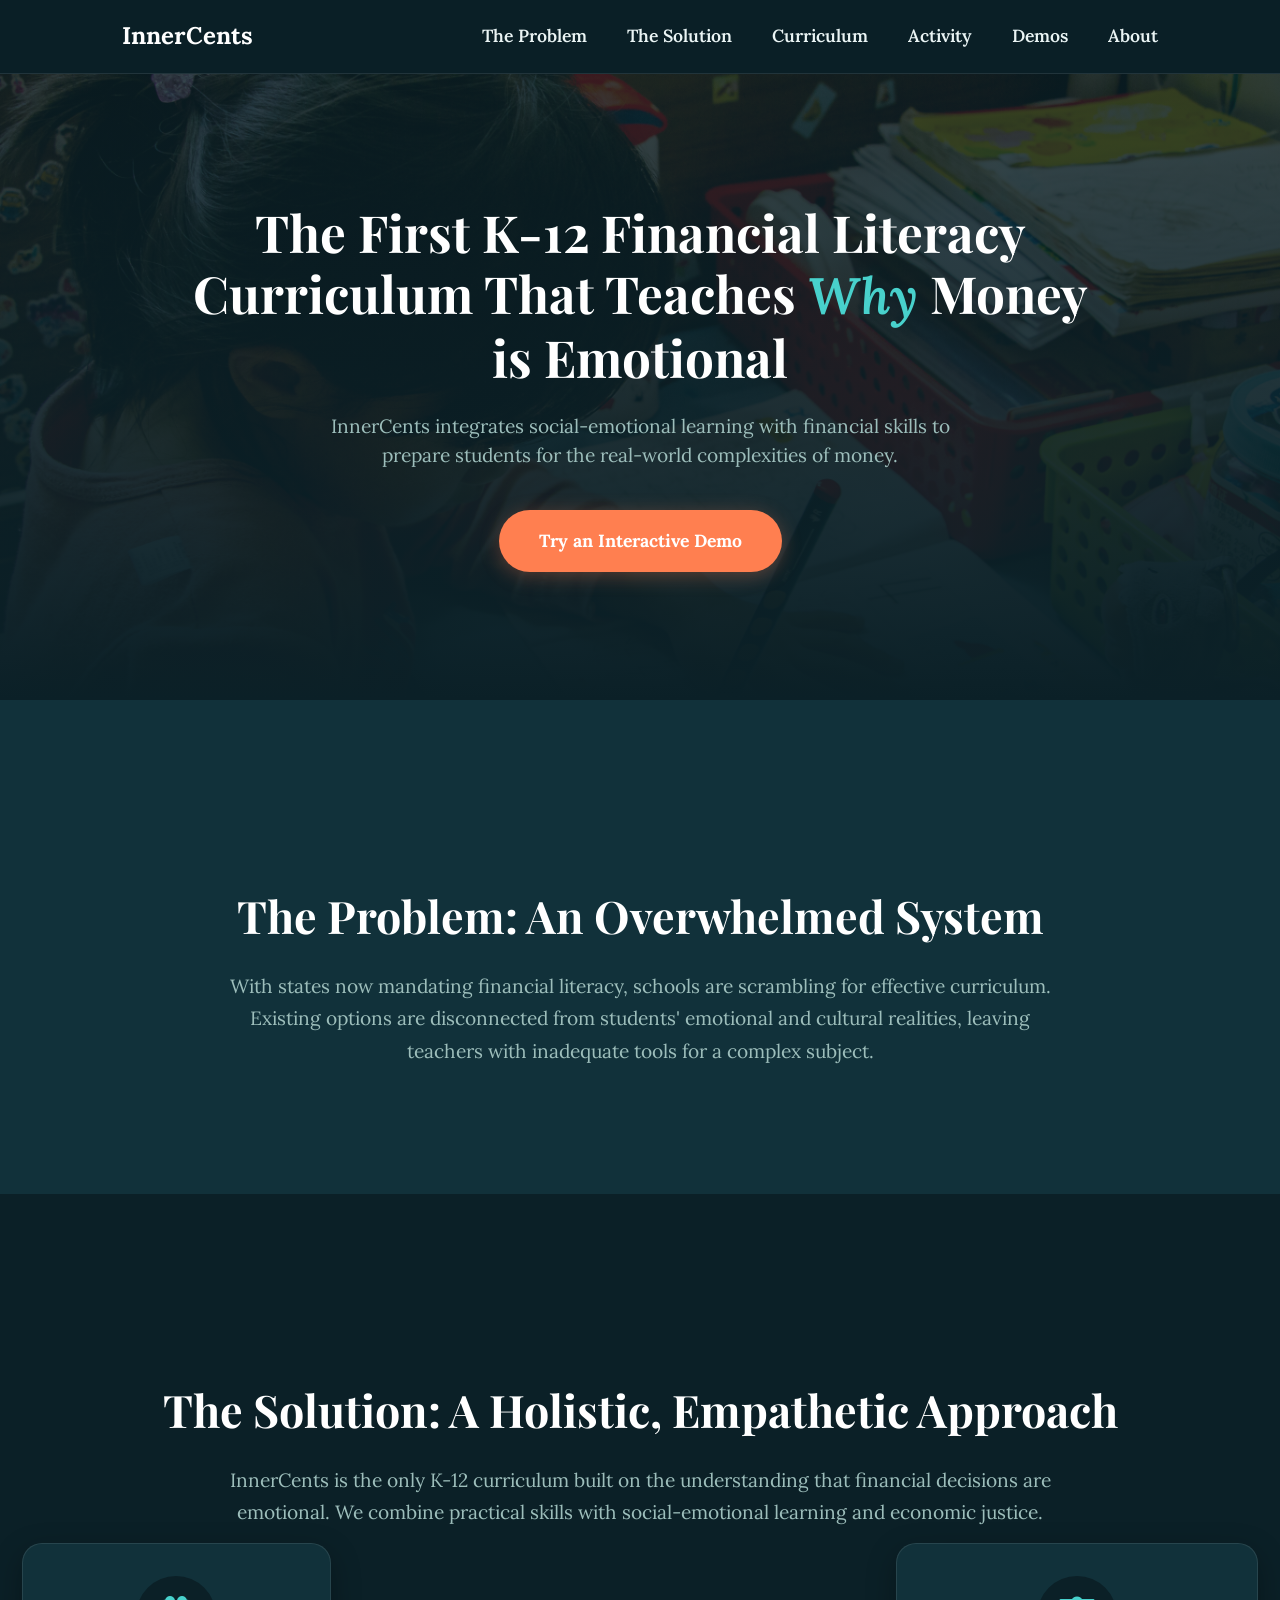
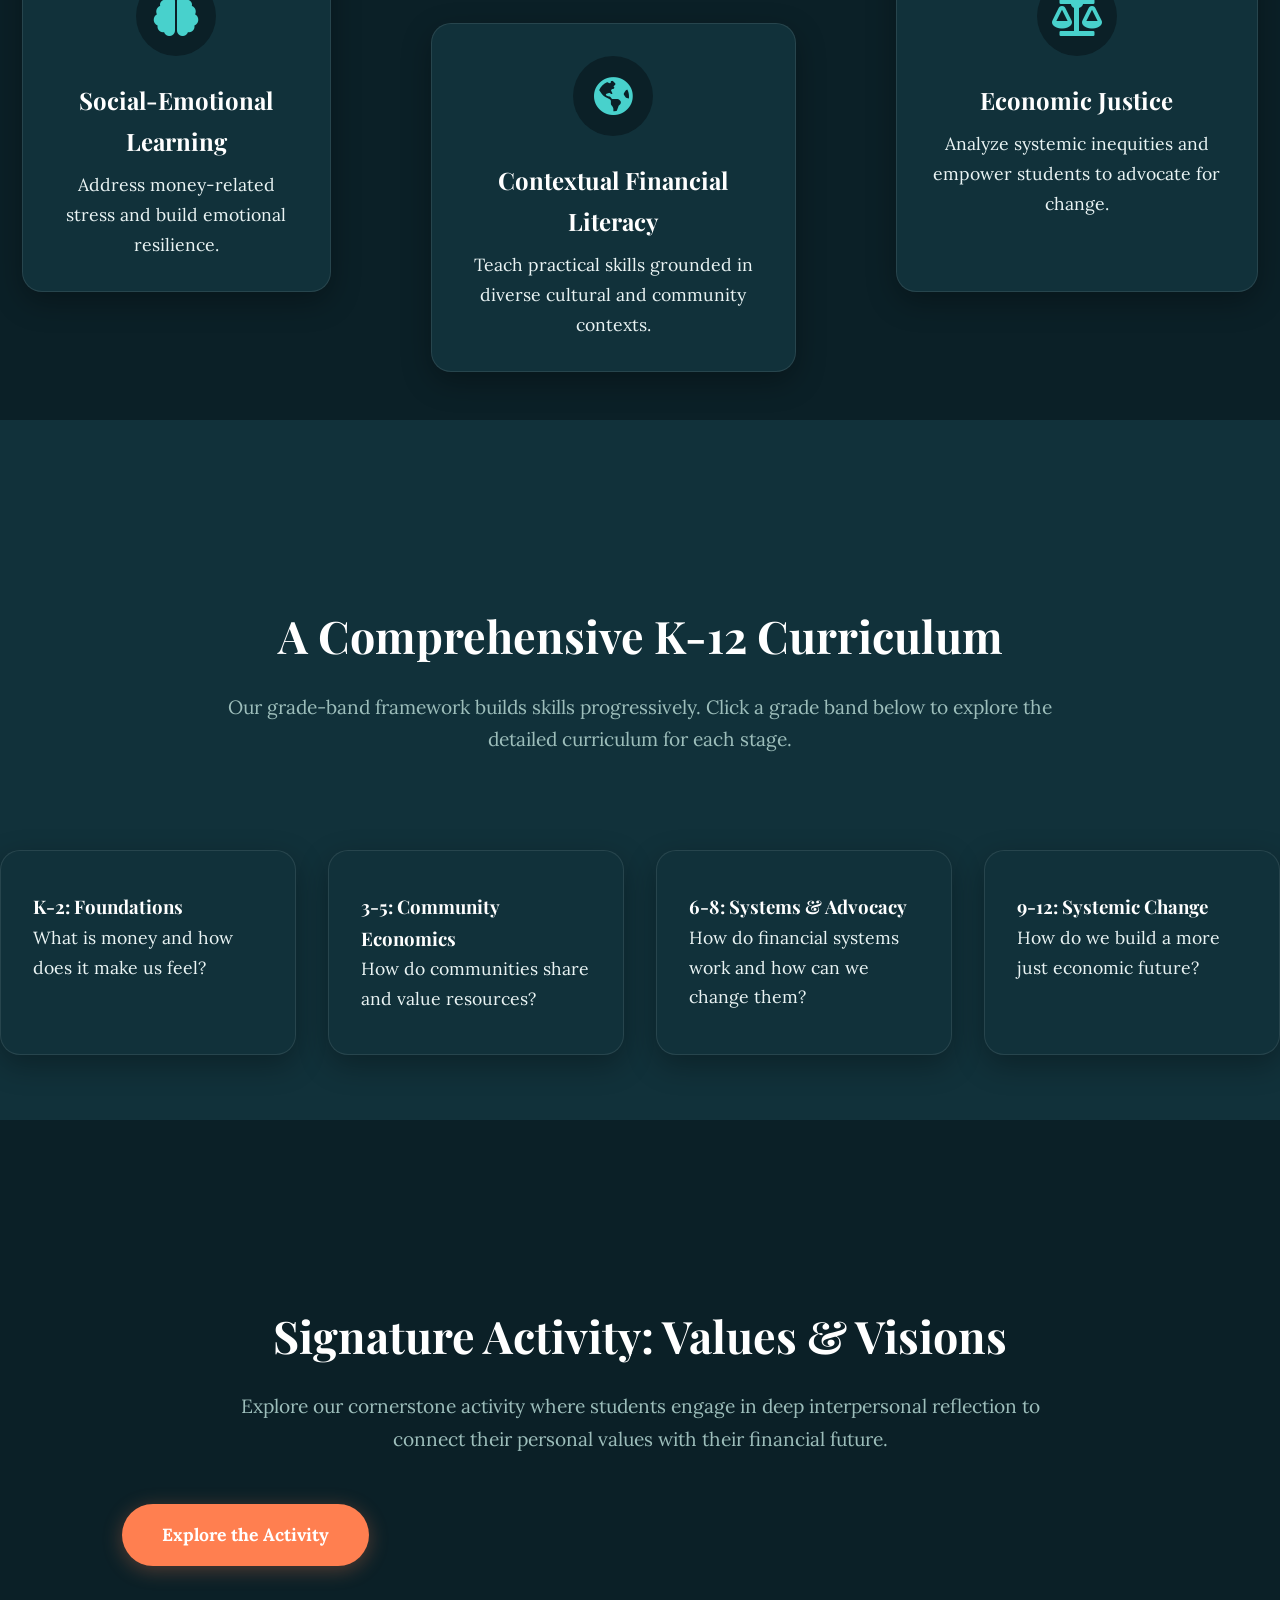
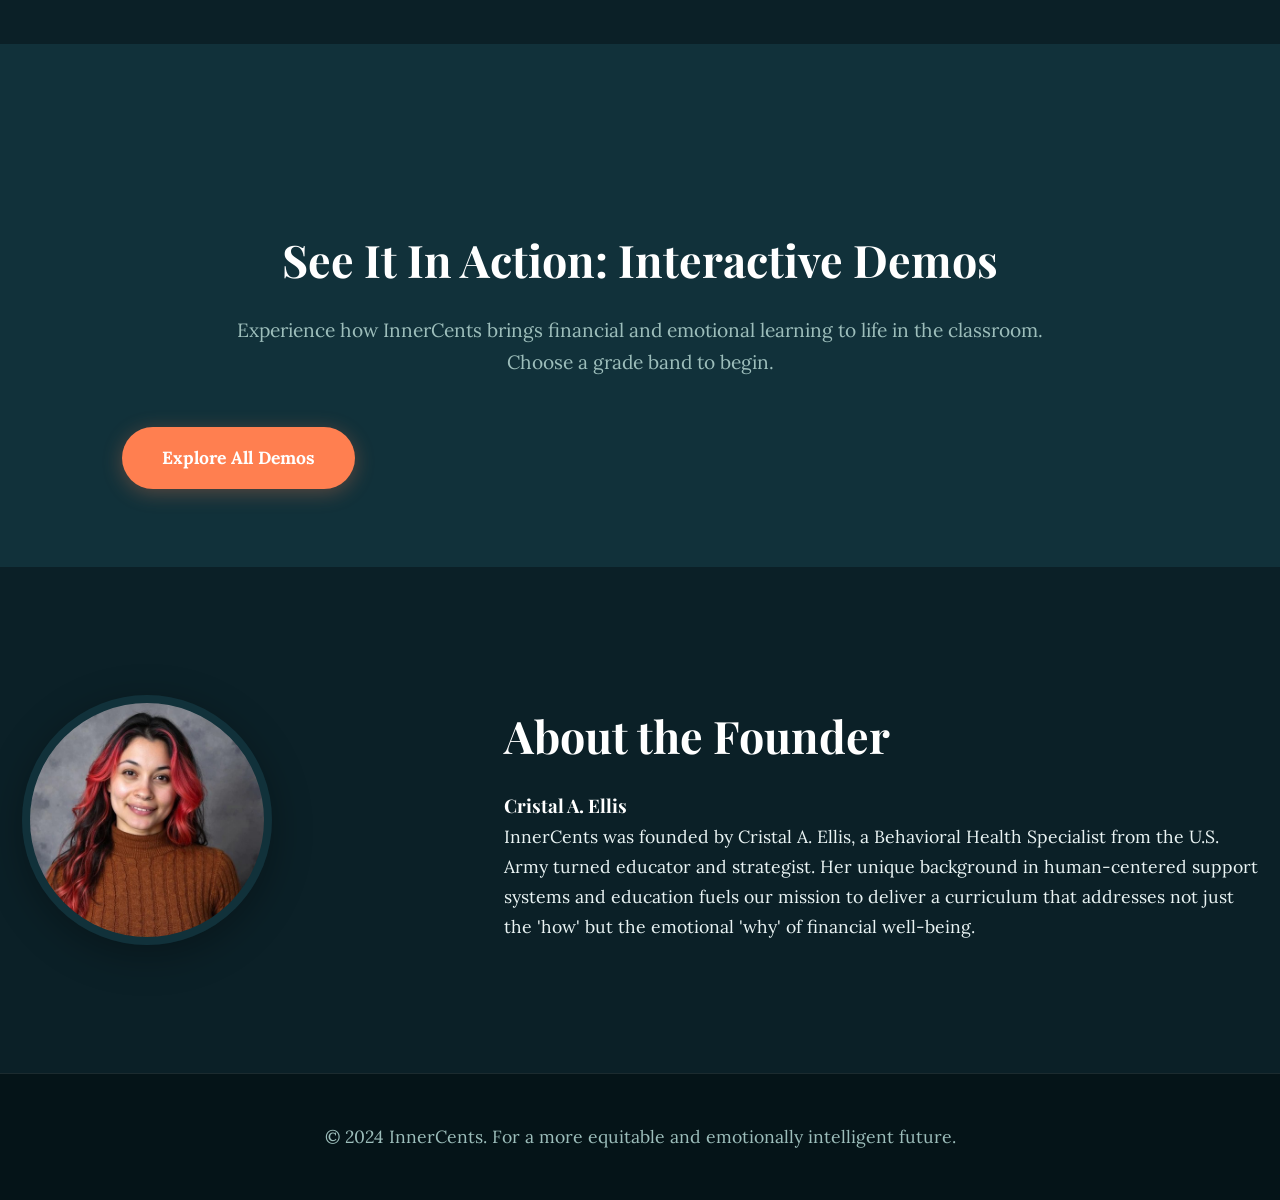
==== index.html @ d1170c7a "Add files via upload" ====
<!DOCTYPE html>
<html lang="en">
<head>
    <meta charset="UTF-8">
    <meta name="viewport" content="width=device-width, initial-scale=1.0">
    <title>InnerCents | K-12 Financial Literacy That Teaches Why Money is Emotional</title>
    <link rel="stylesheet" href="https://cdnjs.cloudflare.com/ajax/libs/font-awesome/5.15.4/css/all.min.css">
    <link rel="stylesheet" href="style.css">
    <link rel="preconnect" href="https://fonts.googleapis.com">
    <link rel="preconnect" href="https://fonts.gstatic.com" crossorigin>
    <link href="https://fonts.googleapis.com/css2?family=Playfair+Display:ital,wght@0,400..900;1,400..900&family=Lora:ital,wght@0,400..700;1,400..700&display=swap" rel="stylesheet">
</head>
<body>
    <nav class="main-nav">
        <div class="container">
            <a href="index.html" class="logo">InnerCents</a>
            <ul class="nav-links">
                <li><a href="#problem">The Problem</a></li>
                <li><a href="#solution">The Solution</a></li>
                <li><a href="#curriculum">Curriculum</a></li>
                <li><a href="#activity">Activity</a></li>
                <li><a href="#demos">Demos</a></li>
                <li><a href="#about">About</a></li>
            </ul>
        </div>
    </nav>

    <header class="hero-section">
        <div class="container">
            <div class="hero-content">
                <!-- MODIFIED: Added non-breaking space to prevent a widow -->
                <h1>The First K-12 Financial Literacy Curriculum That Teaches <em>Why</em> Money is&nbsp;Emotional</h1>
                <p class="subtitle">InnerCents integrates social-emotional learning with financial skills to prepare students for the real-world complexities of money.</p>
                <a href="demos.html" class="cta-button">Try an Interactive Demo</a>
            </div>
        </div>
    </header>

    <main>
        <section id="problem">
            <div class="container animate-on-scroll" data-animation="fade-in">
                <h2>The Problem: An Overwhelmed System</h2>
                <p class="section-intro">With states now mandating financial literacy, schools are scrambling for effective curriculum. Existing options are disconnected from students' emotional and cultural realities, leaving teachers with inadequate tools for a complex subject.</p>
            </div>
        </section>

        <section id="solution">
            <div class="container">
                <div class="animate-on-scroll" data-animation="fade-in">
                    <h2>The Solution: A Holistic, Empathetic Approach</h2>
                    <p class="section-intro">InnerCents is the only K-12 curriculum built on the understanding that financial decisions are emotional. We combine practical skills with social-emotional learning and economic justice.</p>
                </div>
                <div class="framework-pillars">
                    <div class="pillar animate-on-scroll" data-animation="slide-in-left">
                        <div class="pillar-icon"><i class="fas fa-brain"></i></div>
                        <h3>Social-Emotional Learning</h3><p>Address money-related stress and build emotional resilience.</p>
                    </div>
                    <div class="pillar animate-on-scroll" data-animation="slide-in-up">
                        <div class="pillar-icon"><i class="fas fa-globe-americas"></i></div>
                        <h3>Contextual Financial Literacy</h3><p>Teach practical skills grounded in diverse cultural and community contexts.</p>
                    </div>
                    <div class="pillar animate-on-scroll" data-animation="slide-in-right">
                        <div class="pillar-icon"><i class="fas fa-balance-scale"></i></div>
                        <h3>Economic Justice</h3><p>Analyze systemic inequities and empower students to advocate for change.</p>
                    </div>
                </div>
            </div>
        </section>

        <section id="curriculum" class="implementation-section">
            <div class="container animate-on-scroll" data-animation="fade-in">
                <h2>A Comprehensive K-12 Curriculum</h2>
                <p class="section-intro">Our grade-band framework builds skills progressively. Click a grade band below to explore the detailed curriculum for each stage.</p>
            </div>
            <div class="grade-bands-wrapper">
                <div class="grade-bands">
                    <div class="grade-card animate-on-scroll" data-animation="slide-in-up" data-grade-band="K-2">
                        <div><h3>K-2: Foundations</h3><p>What is money and how does it make us feel?</p></div>
                    </div>
                    <div class="grade-card animate-on-scroll" data-animation="slide-in-up" data-animation-delay="0.1s" data-grade-band="3-5">
                        <div><h3>3-5: Community Economics</h3><p>How do communities share and value resources?</p></div>
                    </div>
                    <div class="grade-card animate-on-scroll" data-animation="slide-in-up" data-animation-delay="0.2s" data-grade-band="6-8">
                        <div><h3>6-8: Systems & Advocacy</h3><p>How do financial systems work and how can we change them?</p></div>
                    </div>
                    <div class="grade-card animate-on-scroll" data-animation="slide-in-up" data-animation-delay="0.3s" data-grade-band="9-12">
                        <div><h3>9-12: Systemic Change</h3><p>How do we build a more just economic future?</p></div>
                    </div>
                </div>
            </div>
            <div id="curriculum-display" class="container">
                <div id="curriculum-content" class="curriculum-content-grid">
                    <div class="curriculum-topics-list"></div>
                    <div class="curriculum-details-view"></div>
                </div>
            </div>
        </section>

        <section id="activity">
            <div class="container text-center animate-on-scroll" data-animation="fade-in">
                <h2>Signature Activity: Values & Visions</h2>
                <p class="section-intro">Explore our cornerstone activity where students engage in deep interpersonal reflection to connect their personal values with their financial future.</p>
                <a href="activity.html" class="cta-button">Explore the Activity</a>
            </div>
        </section>

        <section id="demos">
            <div class="container text-center animate-on-scroll" data-animation="fade-in">
                <h2>See It In Action: Interactive Demos</h2>
                <p class="section-intro">Experience how InnerCents brings financial and emotional learning to life in the classroom. Choose a grade band to begin.</p>
                <a href="demos.html" class="cta-button">Explore All Demos</a>
            </div>
        </section>
        
        <section id="about" class="about-section">
            <div class="container">
                <div class="profile-content">
                    <div class="profile-image animate-on-scroll" data-animation="slide-in-left"></div>
                    <div class="profile-text animate-on-scroll" data-animation="slide-in-right">
                        <h2>About the Founder</h2>
                        <h3>Cristal A. Ellis</h3>
                        <p>InnerCents was founded by Cristal A. Ellis, a Behavioral Health Specialist from the U.S. Army turned educator and strategist. Her unique background in human-centered support systems and education fuels our mission to deliver a curriculum that addresses not just the 'how' but the emotional 'why' of financial well-being.</p>
                    </div>
                </div>
            </div>
        </section>
    </main>

    <footer class="footer">
        <div class="container">
            <p>&copy; 2024 InnerCents. For a more equitable and emotionally intelligent future.</p>
        </div>
    </footer>
    
    <script src="script.js"></script>
</body>
</html>
---- style.css ----
:root {
    /* NEW: Coral and Teal Palette */
    --bg-dark: #0B2027;         /* Deep, dark teal */
    --bg-accent: #11313A;      /* Lighter dark teal for cards */
    --text-light: #EAF4F4;      /* Cool off-white */
    --text-muted: #9DBEBB;      /* Muted grayish teal */
    --heading-color: #FFFFFF;   /* Pure white for max heading contrast */
    --primary-accent: #FF7F50;  /* Vibrant Coral */
    --primary-accent-hover: #E0693E; /* Darker Coral for hover */
    --secondary-accent: #48D1CC; /* Bright Teal for highlights */
    
    --heading-font: 'Playfair Display', serif;
    --body-font: 'Lora', serif;
}

em {
    font-family: 'Lora', serif;
    font-style: italic;
    font-weight: 600;
    color: var(--secondary-accent); /* Teal for emphasis */
}

* { margin: 0; padding: 0; box-sizing: border-box; }

html { scroll-behavior: smooth; }

body {
    font-family: var(--body-font);
    background-color: var(--bg-dark);
    color: var(--text-light);
    line-height: 1.7;
    overflow-x: hidden;
}

.container { max-width: 1100px; margin: 0 auto; padding: 0 2rem; }
h1, h2, h3, h4 { font-family: var(--heading-font); font-weight: 700; color: var(--heading-color); }
h1 { font-size: 3.2rem; line-height: 1.2; max-width: 900px; margin-left: auto; margin-right: auto; }
h2 { font-size: 2.8rem; text-align: center; margin-bottom: 1rem; }
p, a, li { font-weight: 400; font-size: 1.1rem; }

p.section-intro {
    max-width: 850px; 
    margin: 0 auto 3rem auto; 
    font-size: 1.2rem; 
    color: var(--text-muted); 
    text-align: center;
}

.main-nav {
    background-color: rgba(11, 32, 39, 0.8); /* Semi-transparent dark teal */
    backdrop-filter: blur(10px);
    border-bottom: 1px solid rgba(234, 244, 244, 0.1);
    position: sticky; top: 0; z-index: 1000; padding: 1rem 0;
}
.main-nav .container { display: flex; justify-content: space-between; align-items: center; }
.logo { font-size: 1.5rem; font-weight: 800; color: var(--heading-color); text-decoration: none; }
.nav-links { list-style: none; display: flex; gap: 2.5rem; }
.nav-links a { text-decoration: none; color: var(--text-light); font-weight: 600; transition: all 0.3s ease; position: relative; padding-bottom: 8px; }
.nav-links a:hover { color: var(--secondary-accent); transform: scale(1.05); }
.nav-links a::after { content: ''; position: absolute; width: 0; height: 3px; bottom: 0; left: 50%; transform: translateX(-50%); background-color: var(--secondary-accent); transition: width 0.3s cubic-bezier(0.25, 0.8, 0.25, 1); }
.nav-links a:hover::after { width: 100%; }

.hero-section {
    background: linear-gradient(rgba(11, 32, 39, 0.8), rgba(11, 32, 39, 1)), url('hero-background.jpg') no-repeat center center/cover;
    color: var(--text-light);
    padding: 8rem 0;
    text-align: center;
}
.hero-content {
    position: relative;
}
.hero-content .subtitle {
    max-width: 680px; 
    margin: 1.5rem auto 0; 
    font-size: 1.2rem;
    color: var(--text-muted);
    line-height: 1.5; 
}
.hero-content .cta-button {
    margin-top: 2.5rem; 
}


.animate-on-scroll { opacity: 0; transition: opacity 1s ease-out, transform 1.2s cubic-bezier(0.165, 0.84, 0.44, 1); }
.animate-on-scroll.is-visible { opacity: 1; transform: translateY(0) translateX(0); }
.animate-on-scroll[data-animation="fade-in"] { transform: translateY(50px); }
.animate-on-scroll[data-animation="slide-in-up"] { transform: translateY(80px); }
.animate-on-scroll[data-animation="slide-in-left"] { transform: translateX(-100px); }
.animate-on-scroll[data-animation="slide-in-right"] { transform: translateX(100px); }

.pillar, .grade-card {
    background: var(--bg-accent); border-radius: 20px;
    box-shadow: 0 10px 30px rgba(0, 0, 0, 0.3);
    border: 1px solid rgba(234, 244, 244, 0.1);
    transition: all 0.4s cubic-bezier(0.25, 0.8, 0.25, 1);
}
.grade-card { cursor: pointer; }
.pillar:hover, .grade-card:hover, .grade-card.active {
    transform: translateY(-12px) scale(1.02);
    box-shadow: 0 20px 45px rgba(0, 0, 0, 0.4);
    border-color: var(--primary-accent);
}
.grade-card.active { border-width: 2px; }

.grade-card {
    display: flex;
    flex-direction: column;
    justify-content: space-between;
    padding: 2.5rem 2rem;
}

.cta-button {
    background-color: var(--primary-accent); color: white; padding: 1rem 2.5rem; border-radius: 50px;
    text-decoration: none; font-weight: 700; display: inline-block;
    box-shadow: 0 4px 20px rgba(255, 127, 80, 0.3);
    transition: all 0.3s cubic-bezier(0.25, 0.8, 0.25, 1);
}
.cta-button:hover {
    background-color: var(--primary-accent-hover);
    transform: scale(1.05) translateY(-4px);
    box-shadow: 0 8px 25px rgba(224, 105, 62, 0.4);
}

#curriculum-display { max-height: 0; opacity: 0; overflow: hidden; transition: all 1s ease-in-out; margin-top: 0; border-top: 1px solid rgba(234, 244, 244, 0.1); }
#curriculum-display.visible { max-height: 2000px; opacity: 1; margin-top: 5rem; padding-top: 4rem; }
.curriculum-content-grid { display: grid; grid-template-columns: 1fr 2fr; gap: 3rem; }
.curriculum-topics-list ul { list-style: none; }
.curriculum-topic-item { font-size: 1.2rem; font-weight: bold; padding: 1rem; border-radius: 10px; margin-bottom: 0.5rem; cursor: pointer; transition: background-color 0.3s ease, color 0.3s ease; color: var(--text-muted); }
.curriculum-topic-item:hover { background-color: var(--bg-dark); }
.curriculum-topic-item.active { background-color: var(--primary-accent); color: white; }
.curriculum-details-view { background-color: var(--bg-accent); padding: 2rem; border-radius: 15px; }
.curriculum-details-view h4 { color: var(--secondary-accent); margin-bottom: 1.5rem; padding-bottom: 1rem; border-bottom: 2px solid var(--primary-accent); font-size: 1.5rem; }
.curriculum-details-view ul { list-style: none; }
.curriculum-details-view li { margin-bottom: 0.8rem; padding-left: 1.5rem; position: relative; }
.curriculum-details-view li::before { content: '✓'; color: var(--secondary-accent); position: absolute; left: 0; font-weight: bold; font-size: 1.2rem; }

main > section { padding: 8rem 0; position: relative; background-color: var(--bg-dark); }
main > section:nth-of-type(odd) { background-color: var(--bg-accent); }
.pillar-icon { color: var(--secondary-accent); }
.pillar-icon i { font-size: 40px; }
.profile-image { background-image: url('profile.jpg'); border: 8px solid var(--bg-accent); box-shadow: 0 10px 40px rgba(0,0,0,0.3); }
.framework-pillars { display: flex; justify-content: space-around; text-align: center; margin-top: 4rem; }
.pillar { padding: 2rem; }
.pillar-icon { display: flex; align-items: center; justify-content: center; width: 80px; height: 80px; margin: 0 auto 1.5rem auto; border-radius: 50%; background: var(--bg-dark); }
.pillar h3 { margin-bottom: 0.5rem; font-size: 1.5rem; }

.grade-bands-wrapper { padding: 1rem 0; }
.grade-bands {
    display: grid;
    grid-template-columns: repeat(auto-fit, minmax(280px, 1fr));
    gap: 2rem;
    max-width: 1300px; 
    margin: 0 auto; 
}

.profile-content { display: flex; align-items: center; gap: 2rem; }
.profile-text h2 { text-align: left !important; }

.profile-image { width: 250px; height: 250px; flex-shrink: 0; border-radius: 50%; background-size: cover; background-position: center; }
.footer { background-color: #051418; border-top: 1px solid rgba(234, 244, 244, 0.1); color: var(--text-muted); text-align: center; padding: 3rem 0; font-size: 0.9rem; }

@media (max-width: 900px) {
    .main-nav .container { justify-content: center; }
    .nav-links { display: none; }
    h1 {font-size: 2.5rem;}
    .profile-content, .framework-pillars { flex-direction: column; text-align: center; gap: 3rem;}
    .profile-text h2 { text-align: center !important; }
    .curriculum-content-grid { grid-template-columns: 1fr; }
}
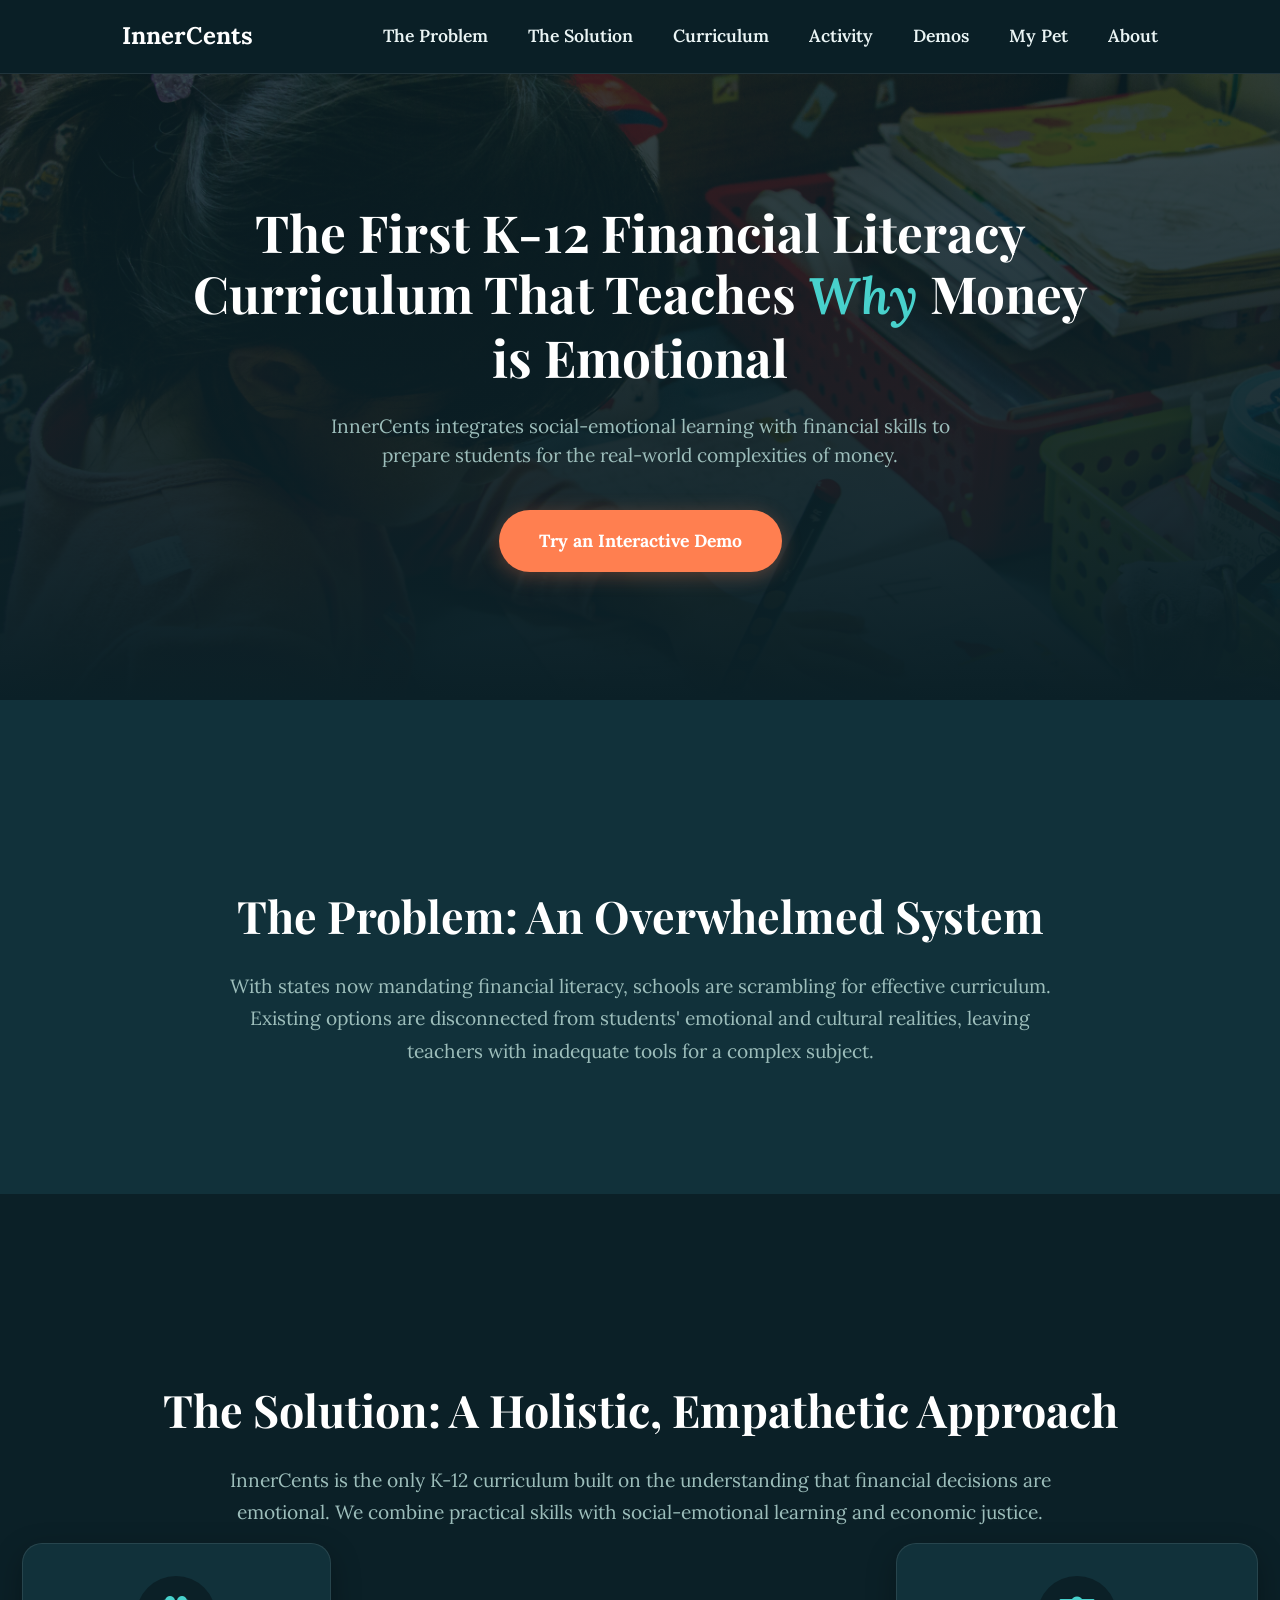
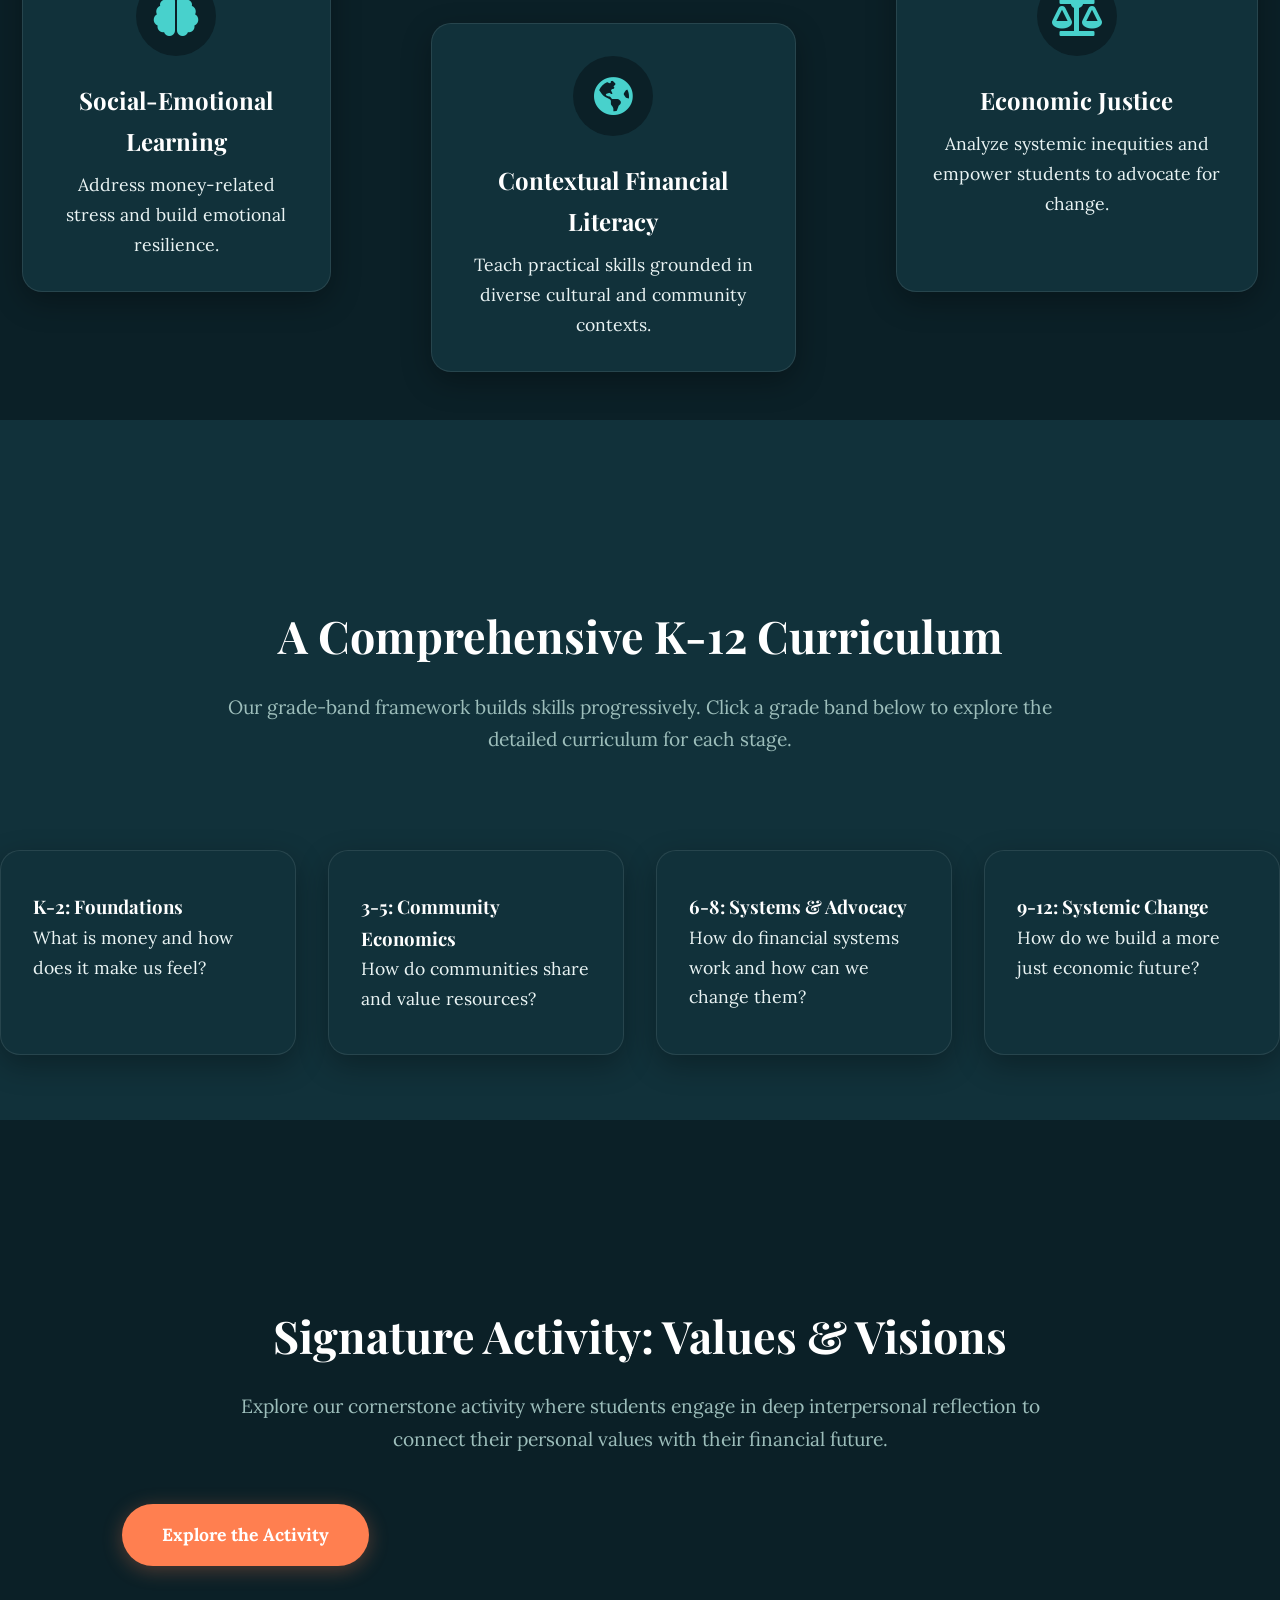
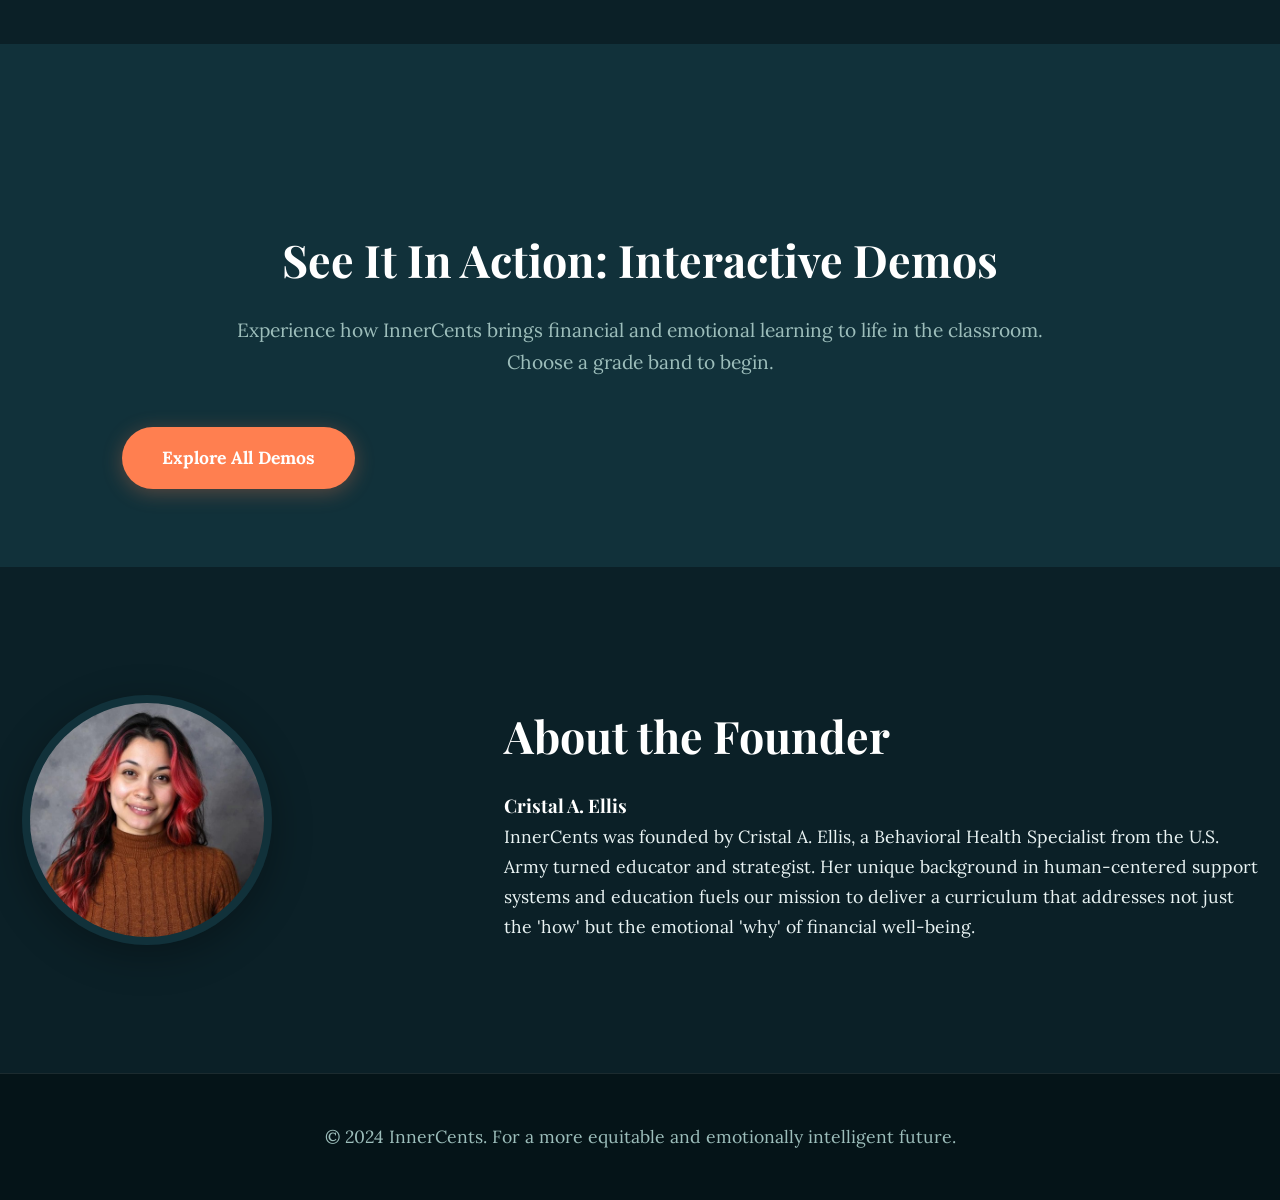
==== commit cfbf82ac: "Add Tamagotchi-type pet reward system with shop, achievements, and lesson integration Co-authored-by" ====
--- a/index.html
+++ b/index.html
@@ -20,6 +20,7 @@
                 <li><a href="#curriculum">Curriculum</a></li>
                 <li><a href="#activity">Activity</a></li>
                 <li><a href="#demos">Demos</a></li>
+                <li><a href="reward-system.html">My Pet</a></li>
                 <li><a href="#about">About</a></li>
             </ul>
         </div>
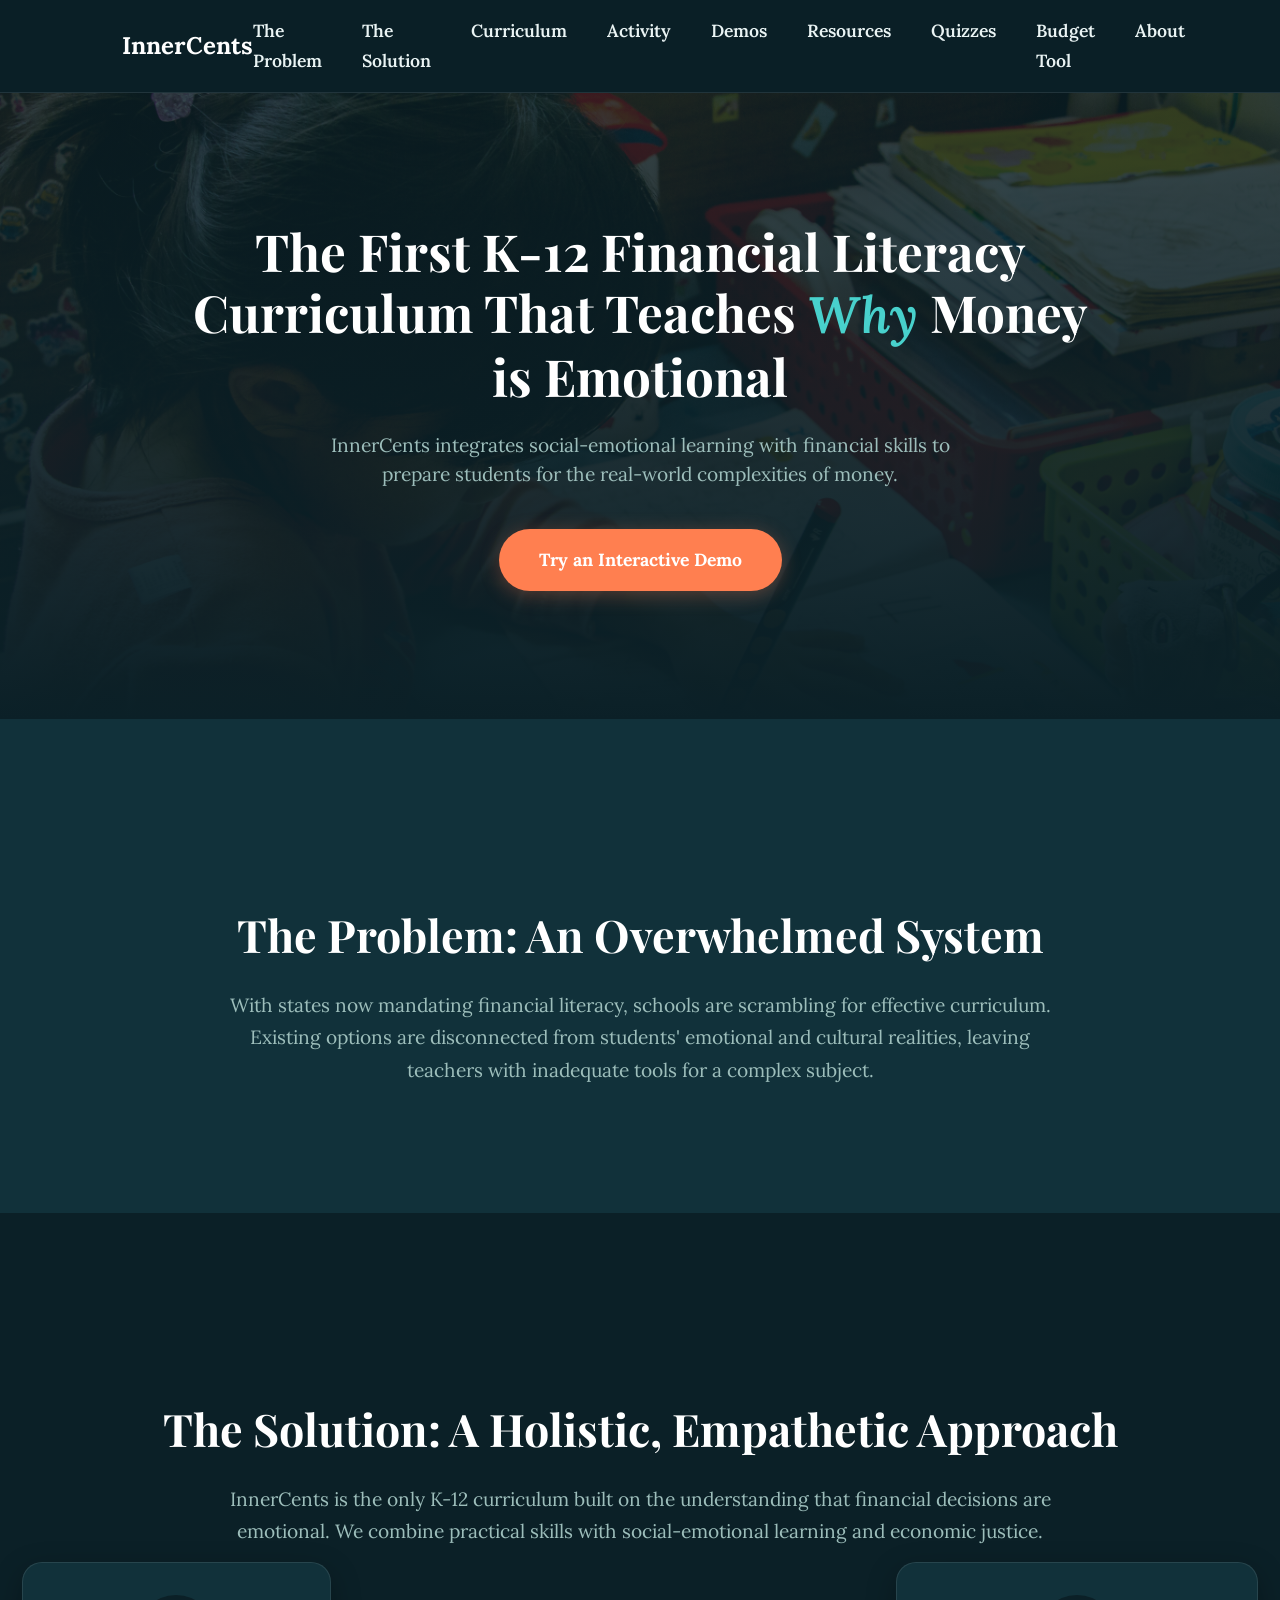
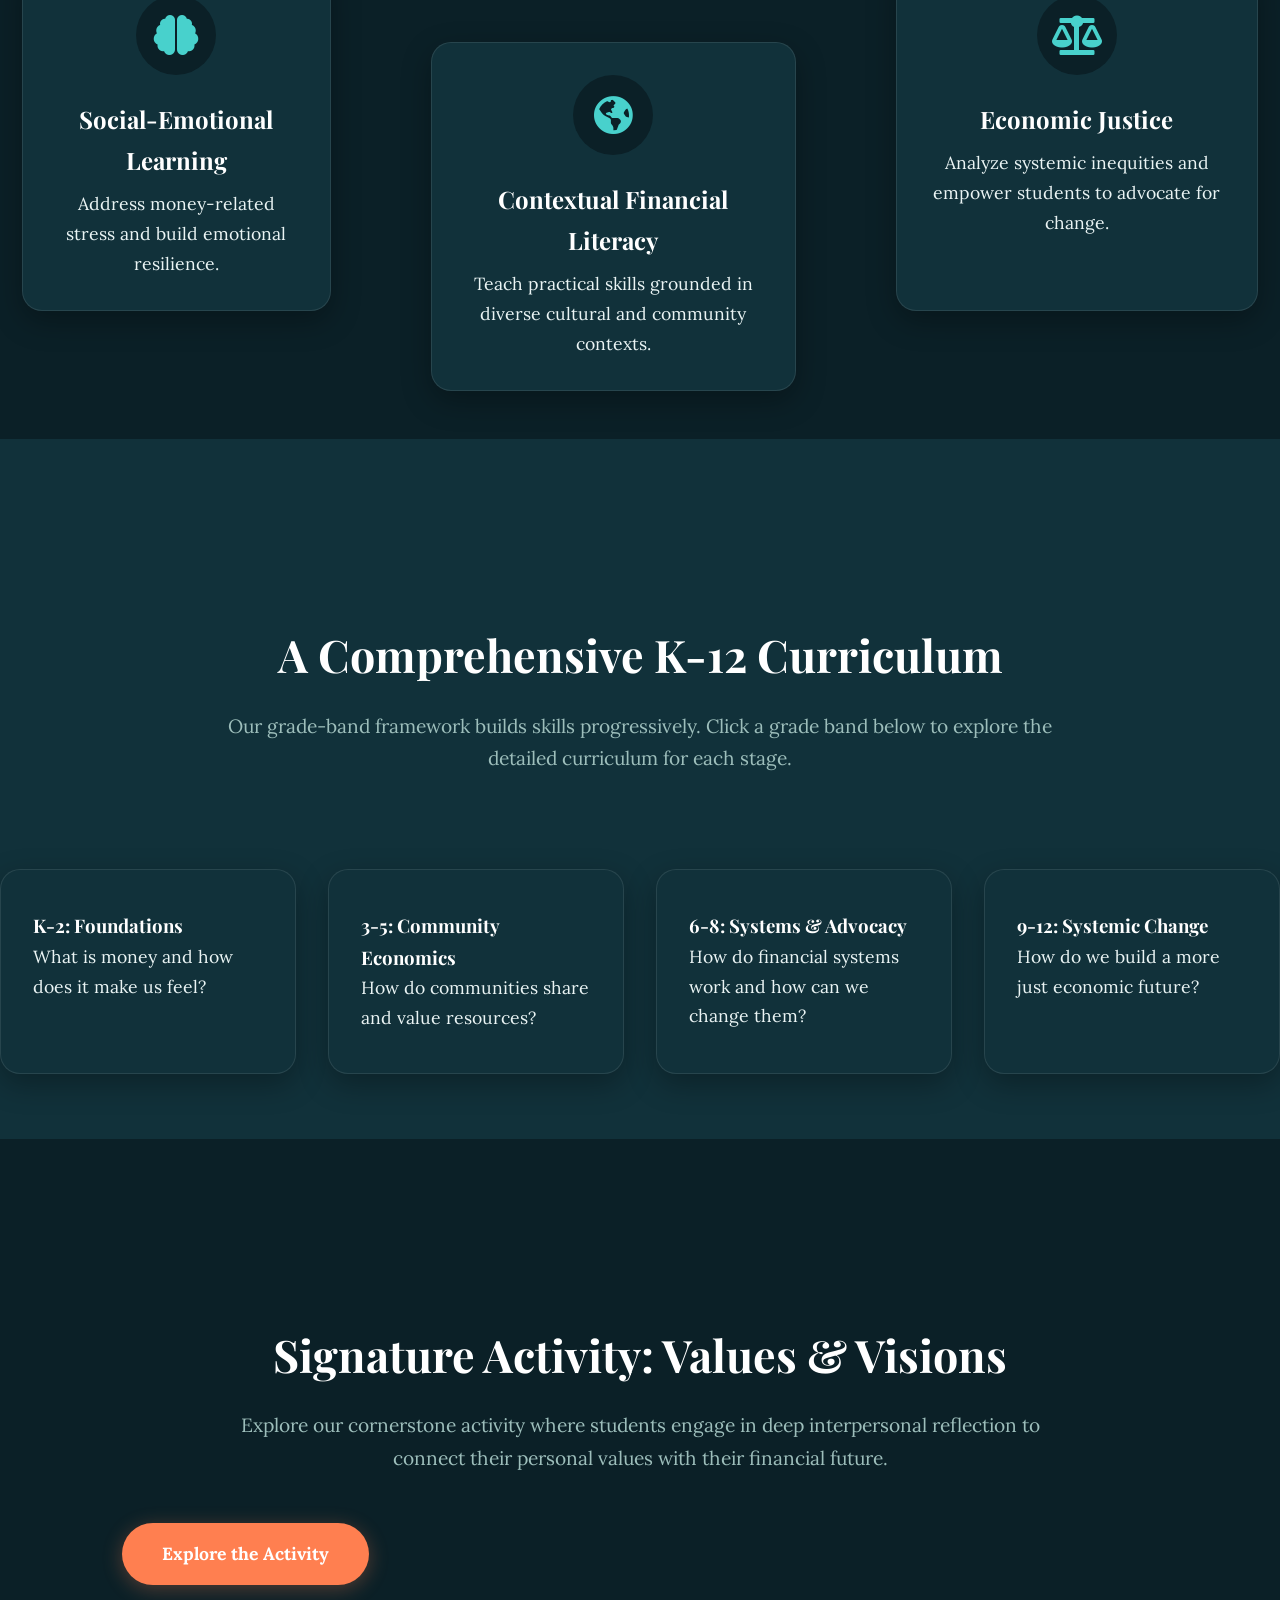
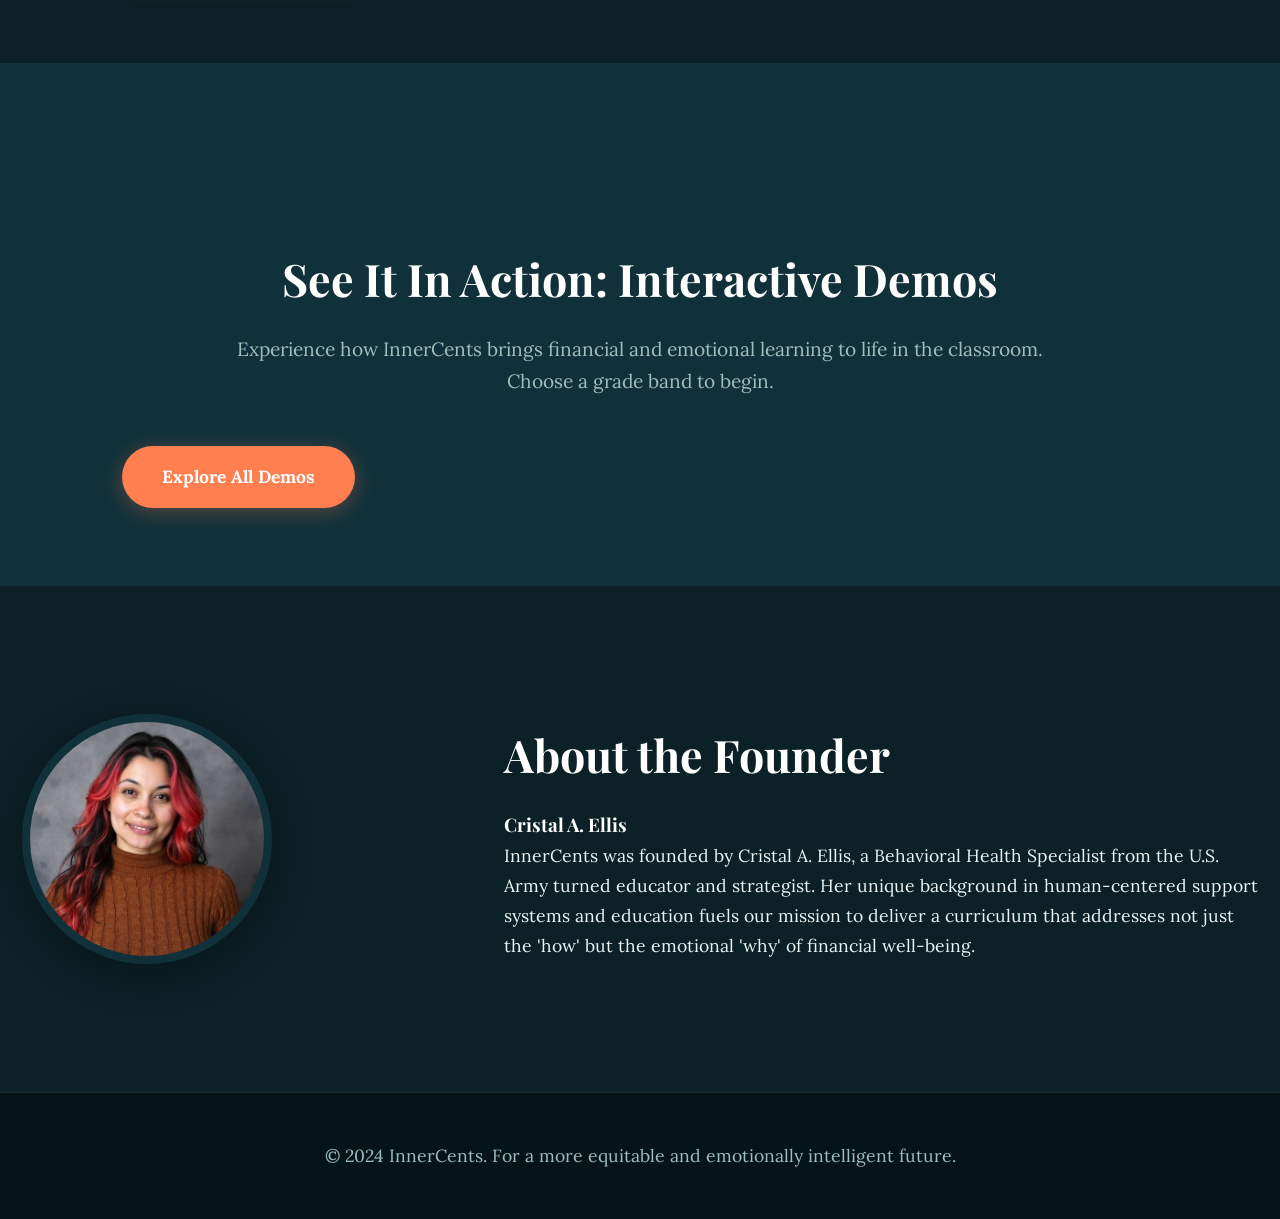
==== commit 1a32fc5a: "Add resources, quizzes, and budgeting tool pages with navigation updates Co-authored-by: Cristal8-bi" ====
--- a/index.html
+++ b/index.html
@@ -20,7 +20,9 @@
                 <li><a href="#curriculum">Curriculum</a></li>
                 <li><a href="#activity">Activity</a></li>
                 <li><a href="#demos">Demos</a></li>
-                <li><a href="reward-system.html">My Pet</a></li>
+                <li><a href="resources.html">Resources</a></li>
+                <li><a href="quizzes.html">Quizzes</a></li>
+                <li><a href="budgeting-tool.html">Budget Tool</a></li>
                 <li><a href="#about">About</a></li>
             </ul>
         </div>
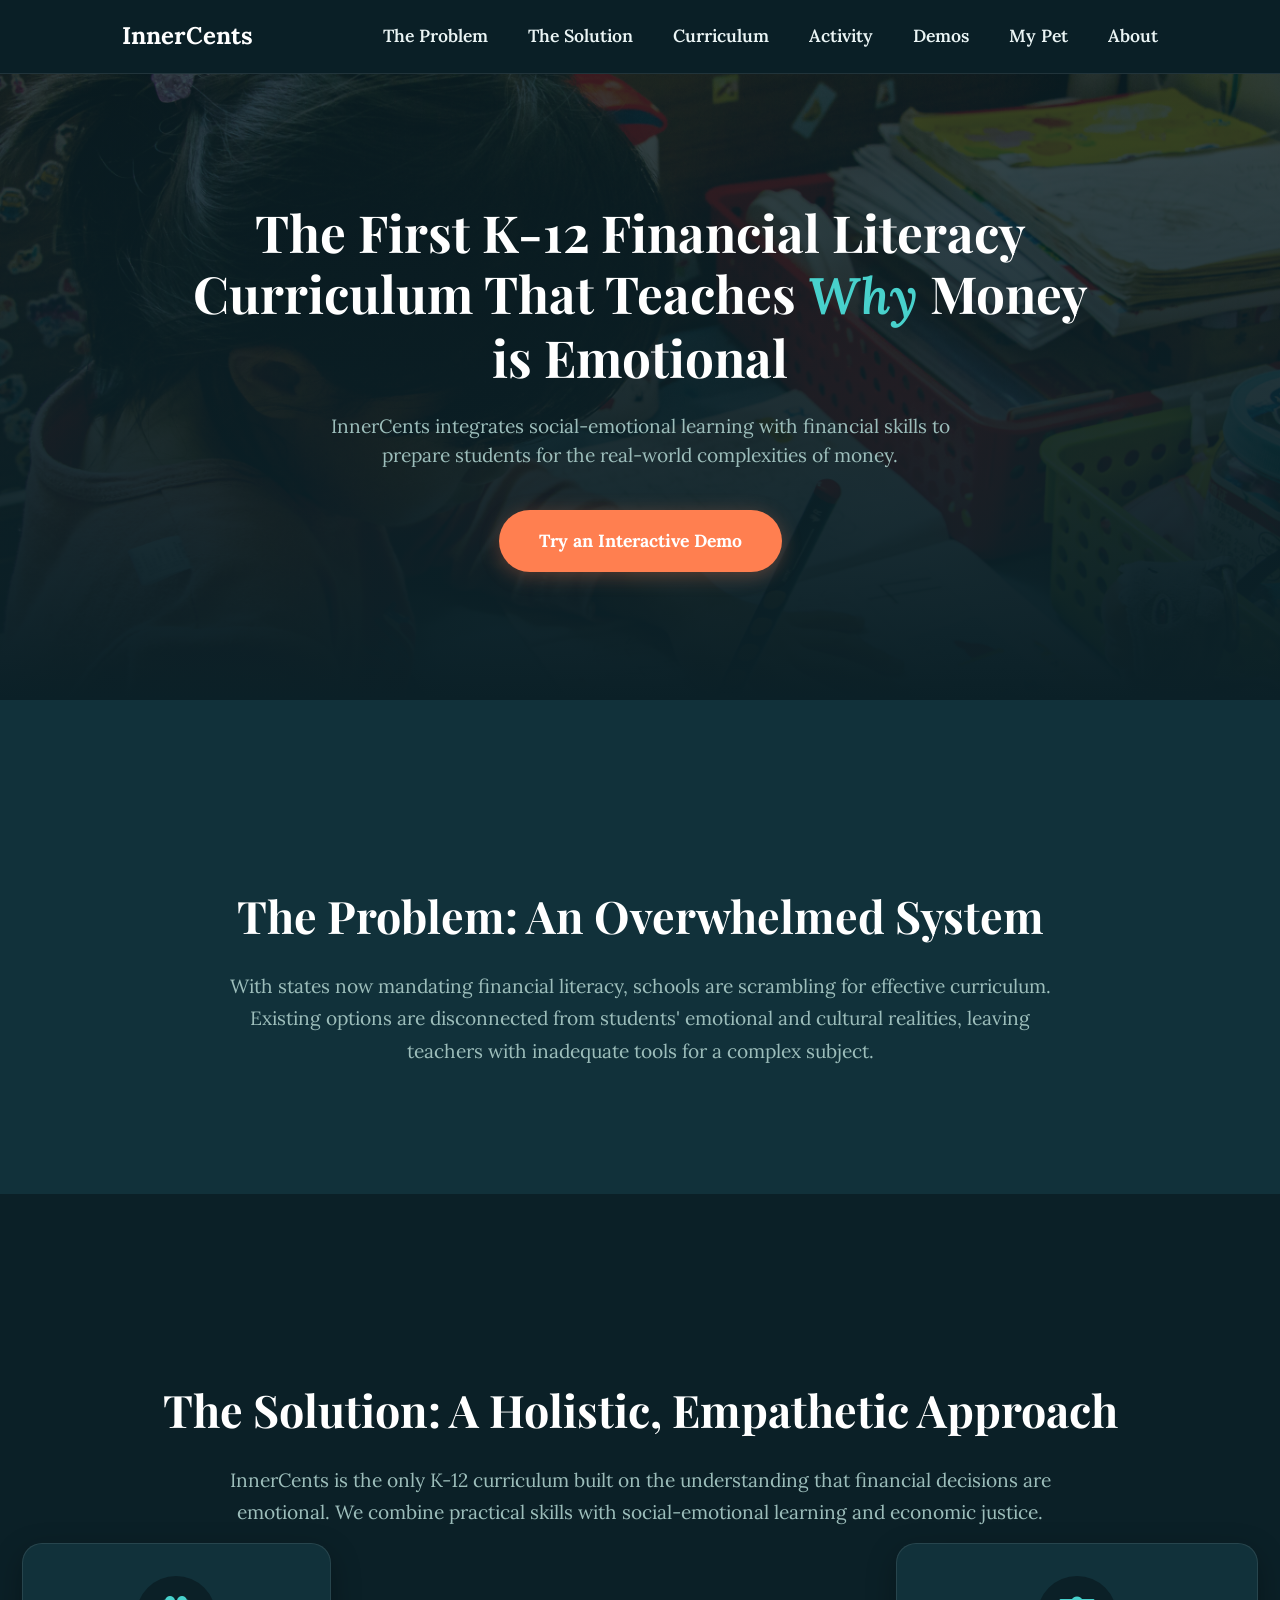
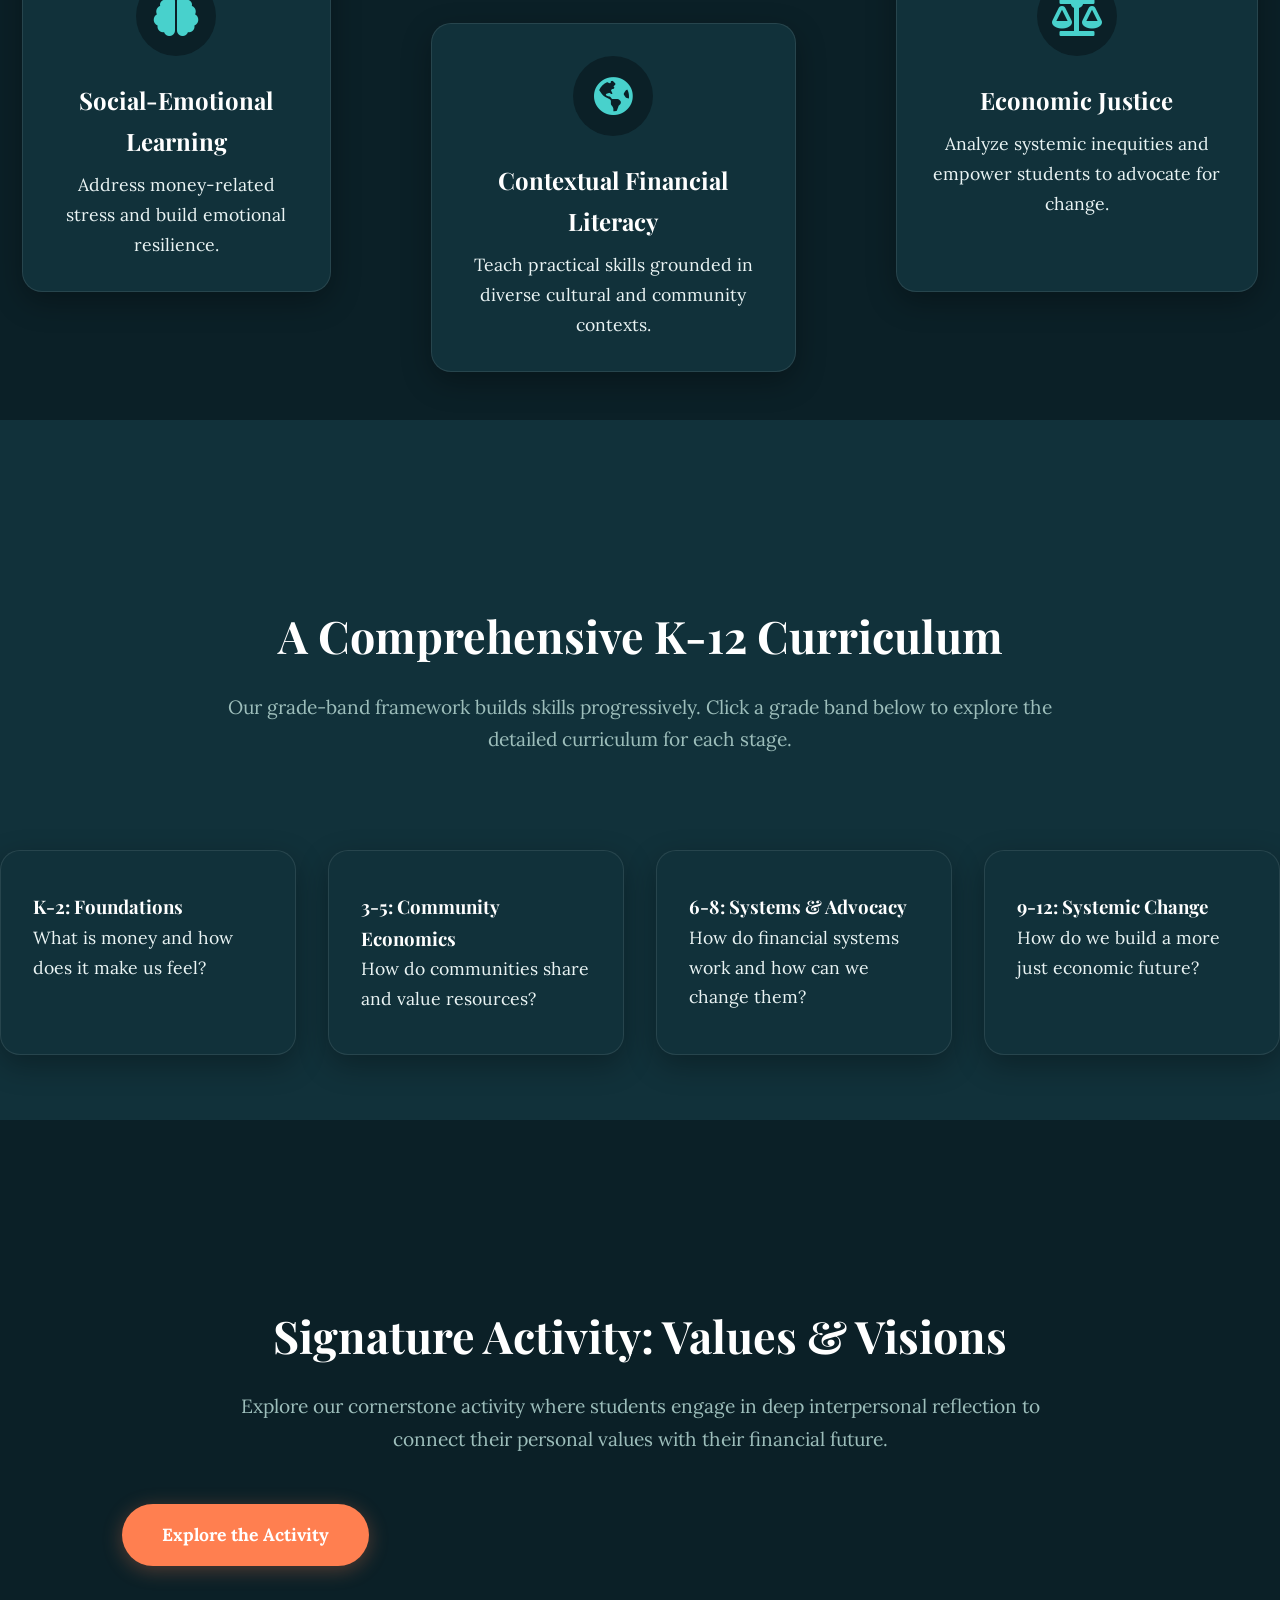
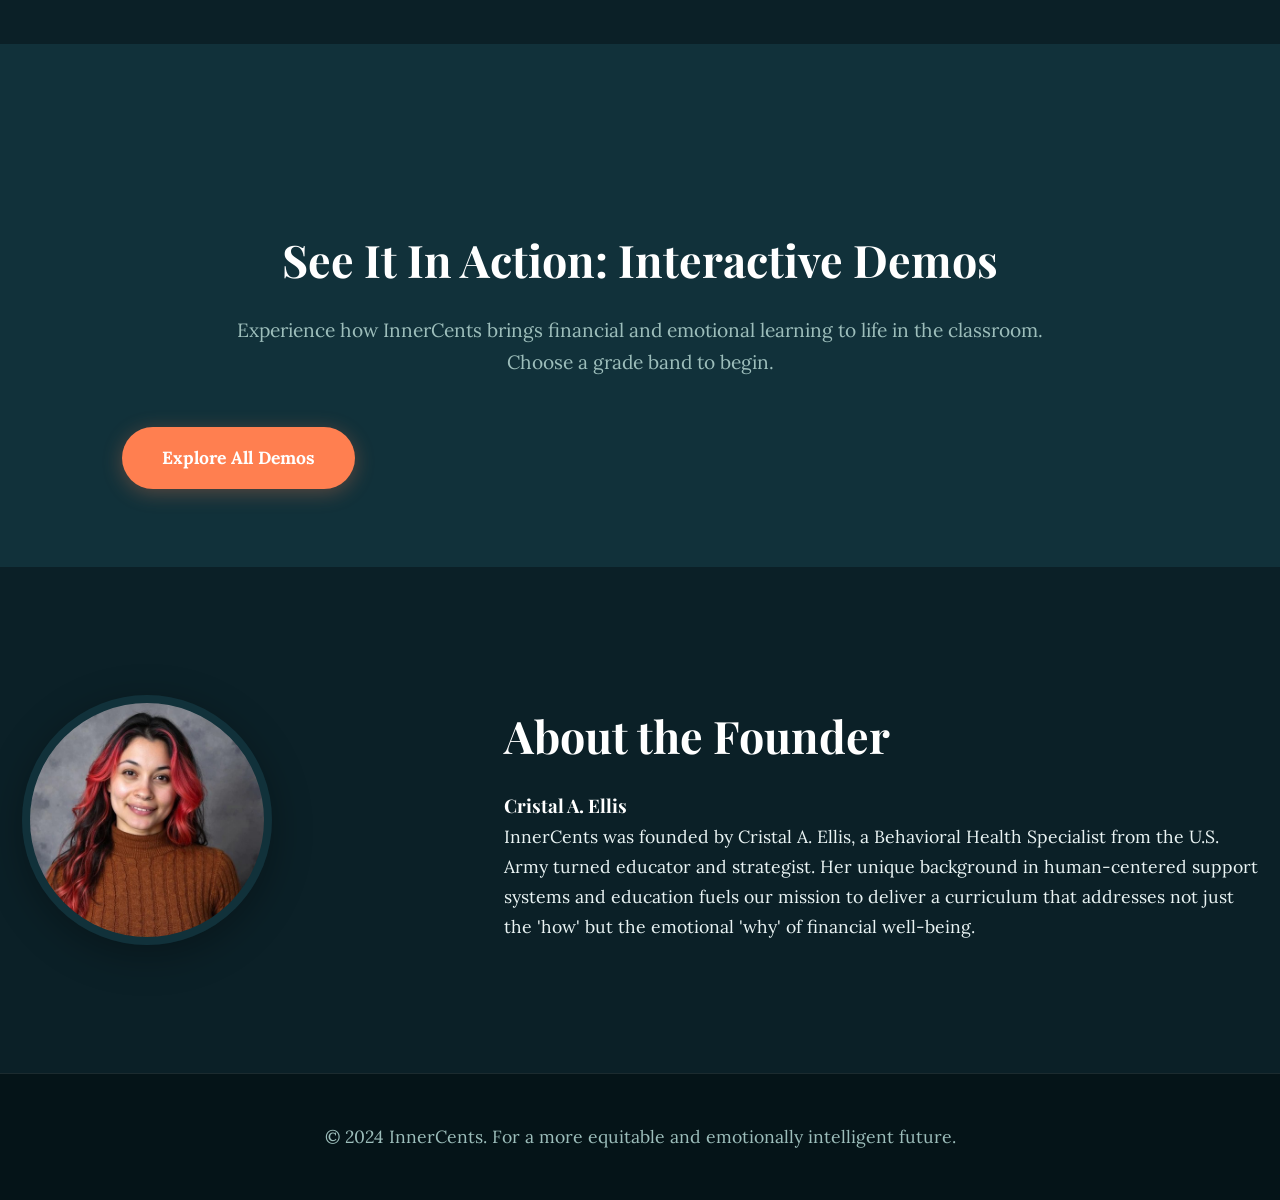
==== commit 00d47d5c: "Merge pull request #1 from Cristal8-bit/copilot/add-reward-system-for-students Add gamified pet rewa" ====
--- a/index.html
+++ b/index.html
@@ -20,9 +20,7 @@
                 <li><a href="#curriculum">Curriculum</a></li>
                 <li><a href="#activity">Activity</a></li>
                 <li><a href="#demos">Demos</a></li>
-                <li><a href="resources.html">Resources</a></li>
-                <li><a href="quizzes.html">Quizzes</a></li>
-                <li><a href="budgeting-tool.html">Budget Tool</a></li>
+                <li><a href="reward-system.html">My Pet</a></li>
                 <li><a href="#about">About</a></li>
             </ul>
         </div>
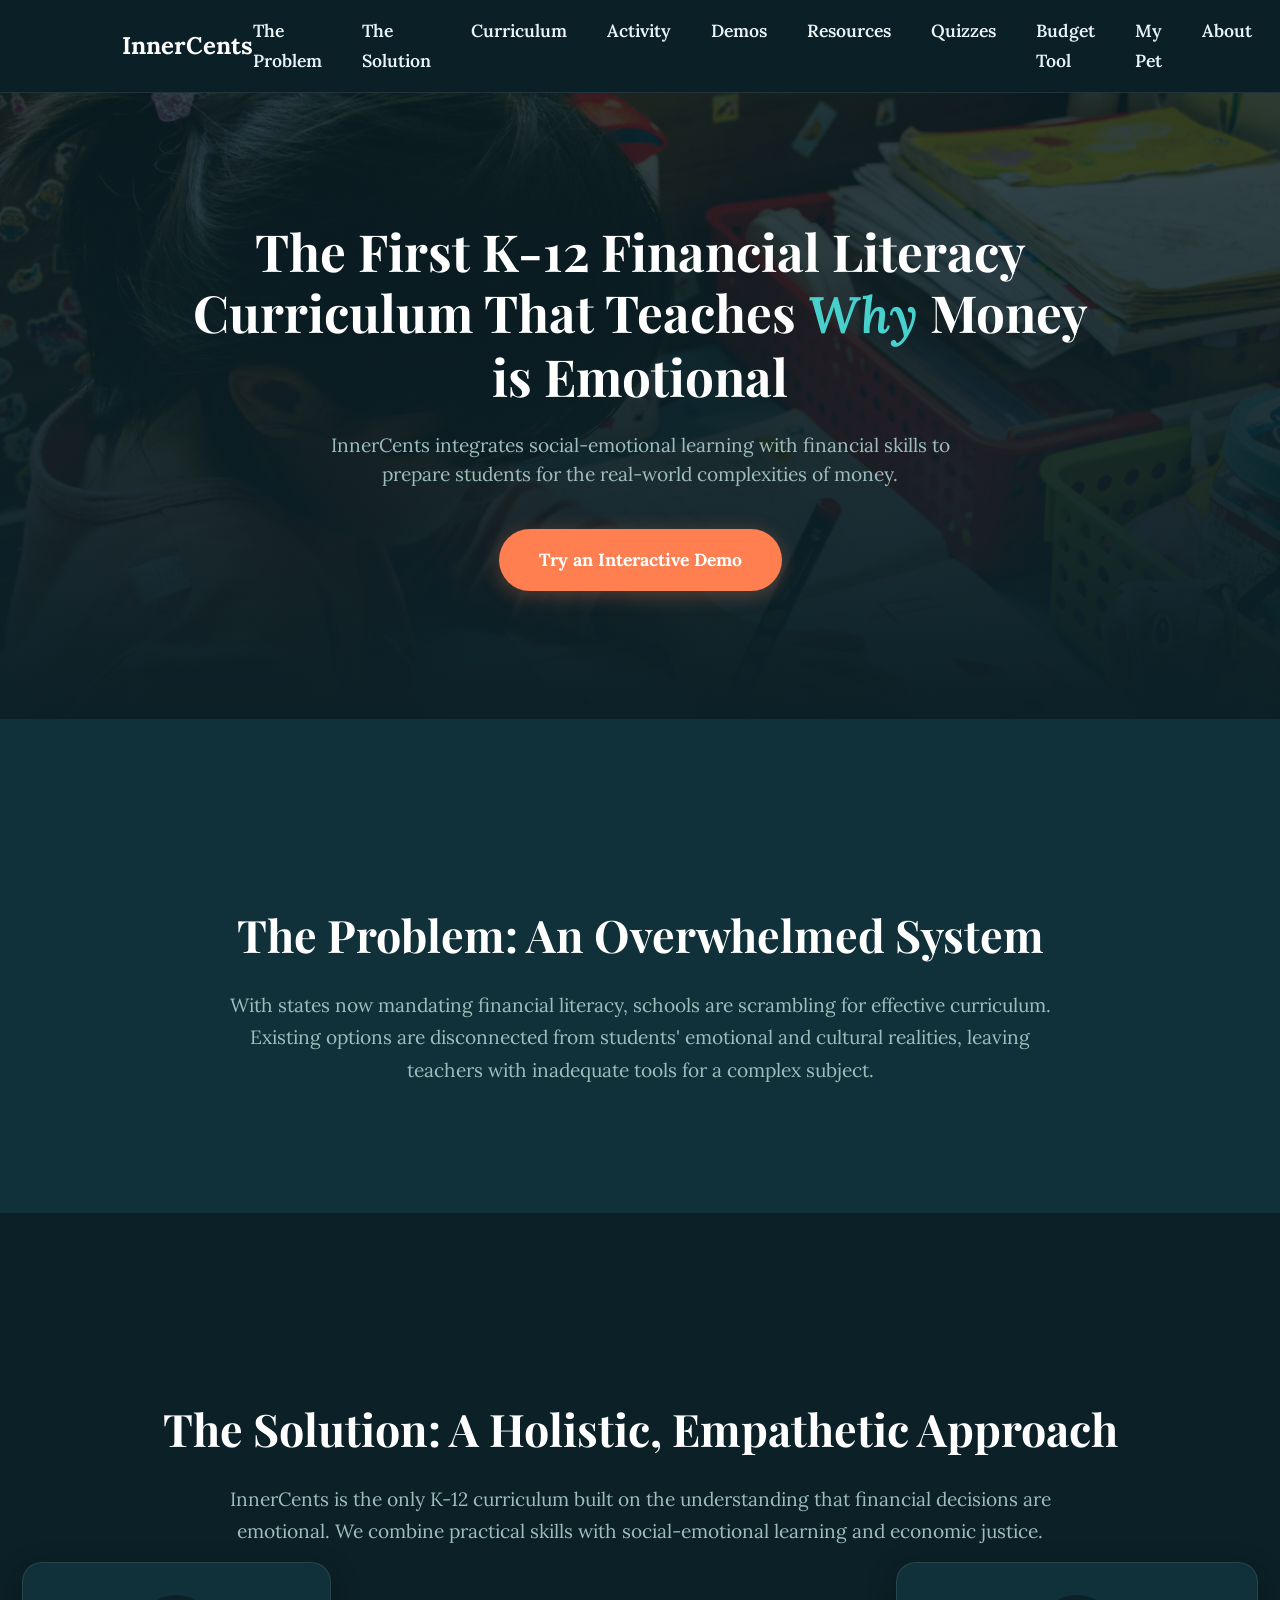
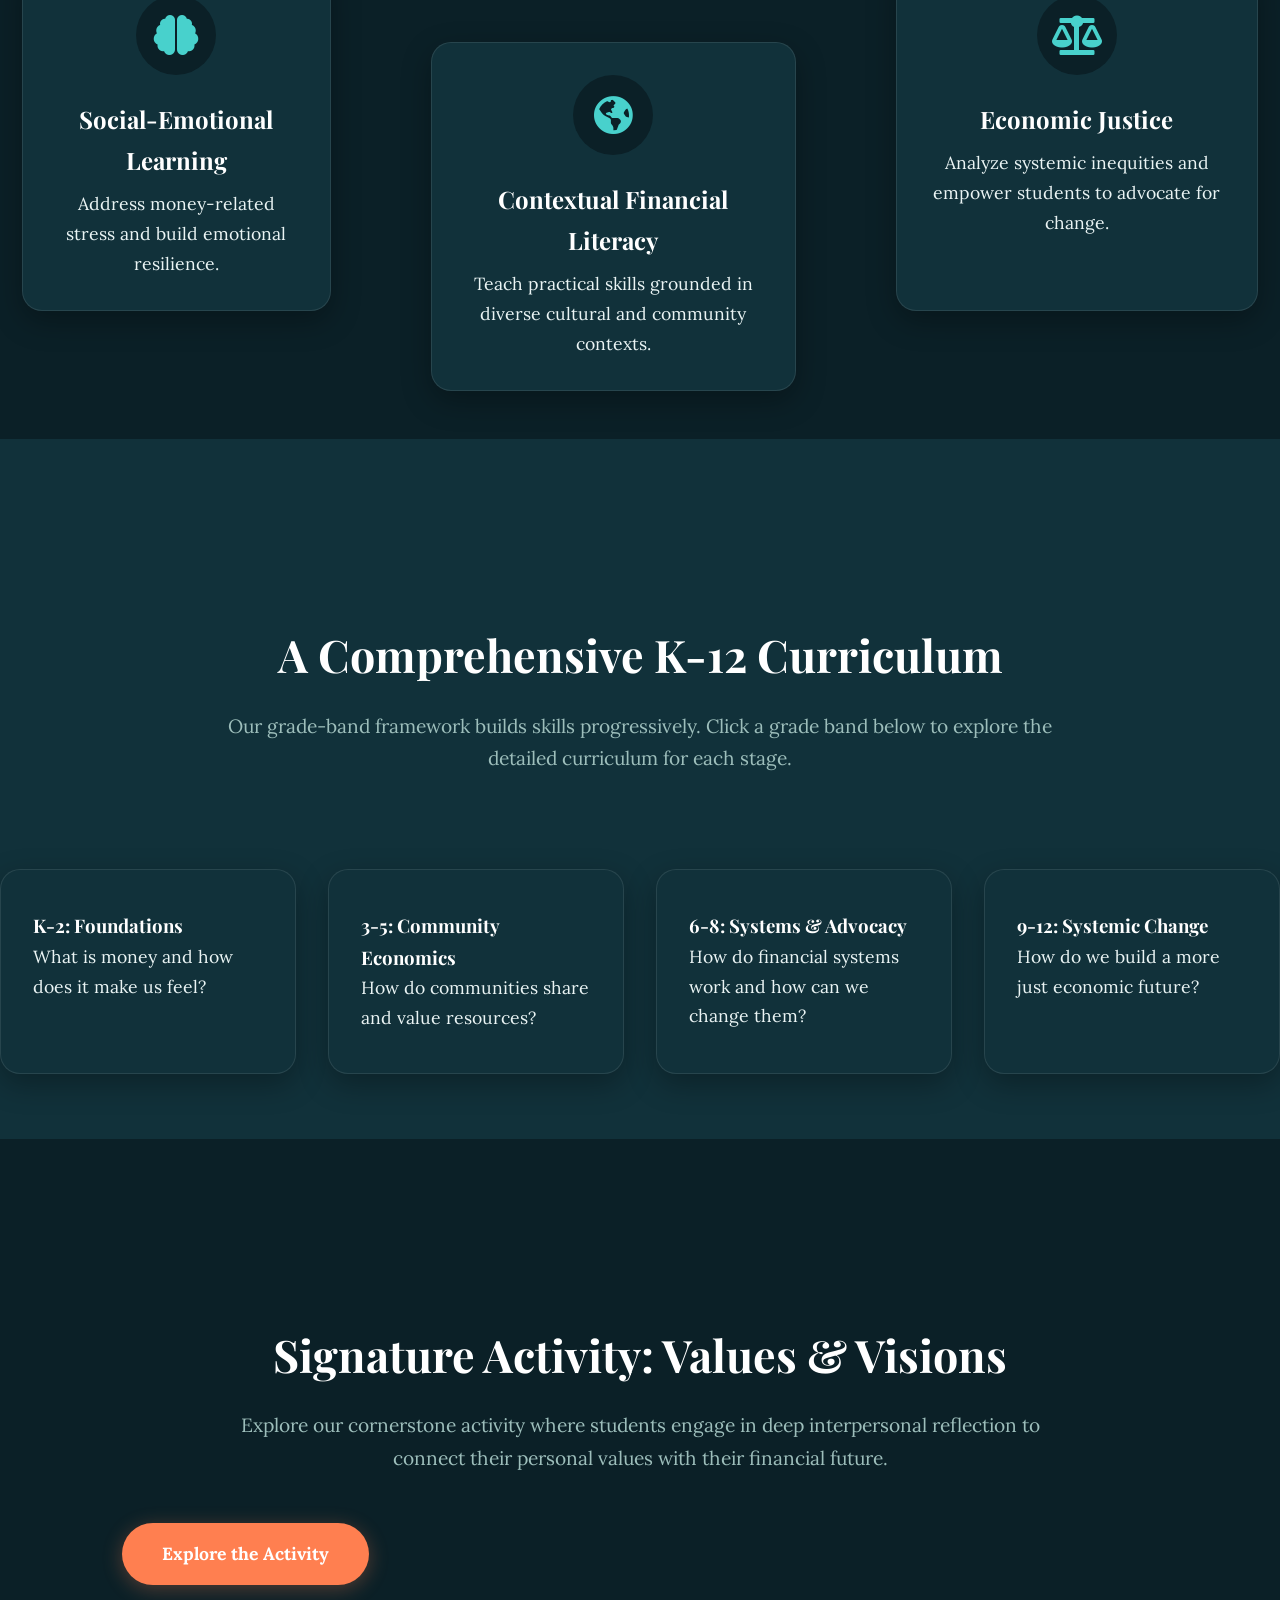
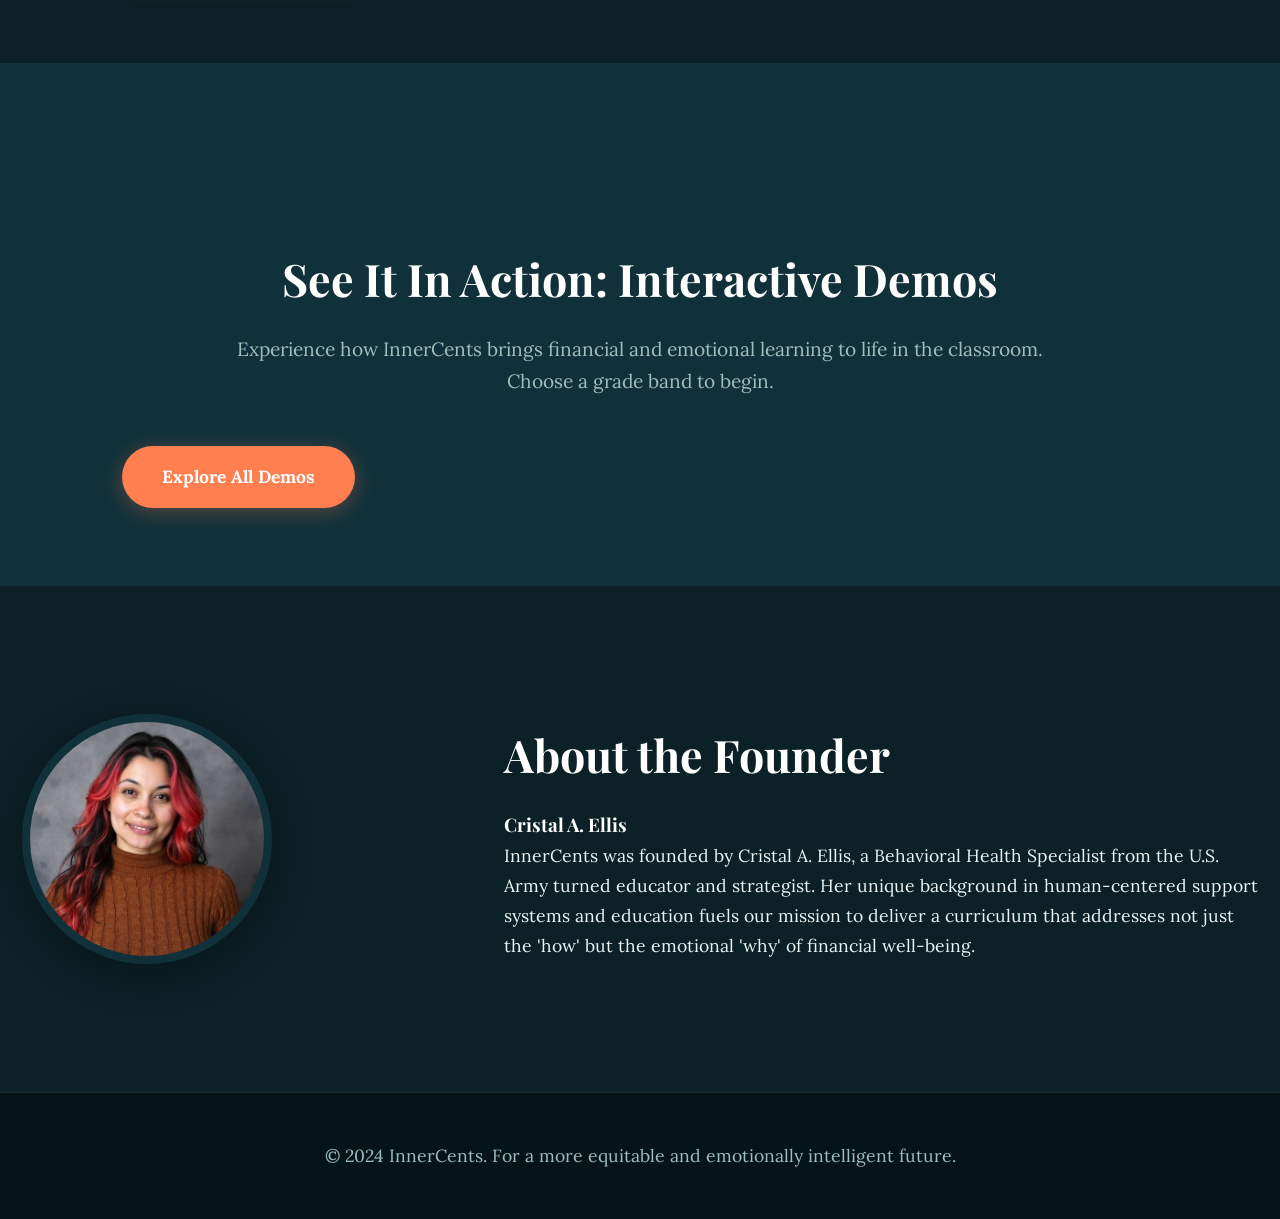
==== commit 369c3d18: "Resolve merge conflicts by integrating reward system navigation with resources, quizzes, and budget " ====
--- a/index.html
+++ b/index.html
@@ -20,6 +20,9 @@
                 <li><a href="#curriculum">Curriculum</a></li>
                 <li><a href="#activity">Activity</a></li>
                 <li><a href="#demos">Demos</a></li>
+                <li><a href="resources.html">Resources</a></li>
+                <li><a href="quizzes.html">Quizzes</a></li>
+                <li><a href="budgeting-tool.html">Budget Tool</a></li>
                 <li><a href="reward-system.html">My Pet</a></li>
                 <li><a href="#about">About</a></li>
             </ul>
